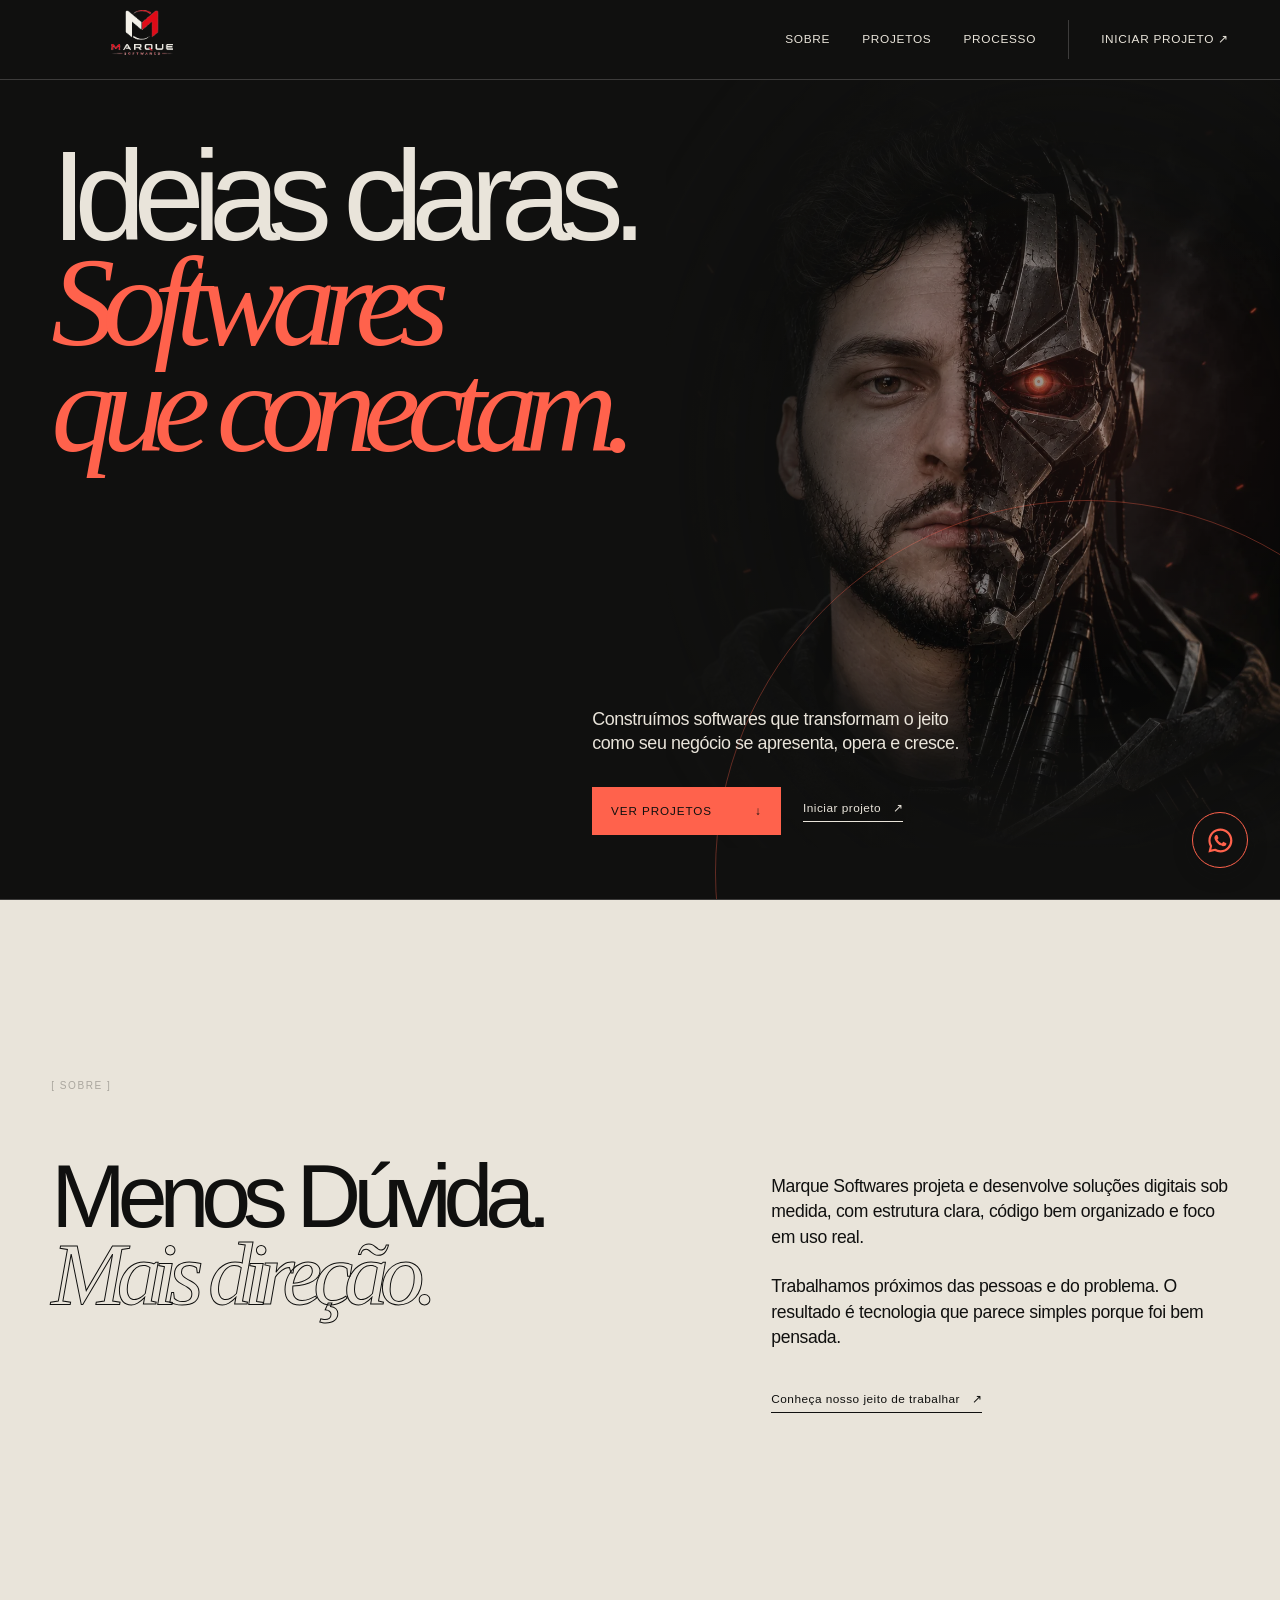
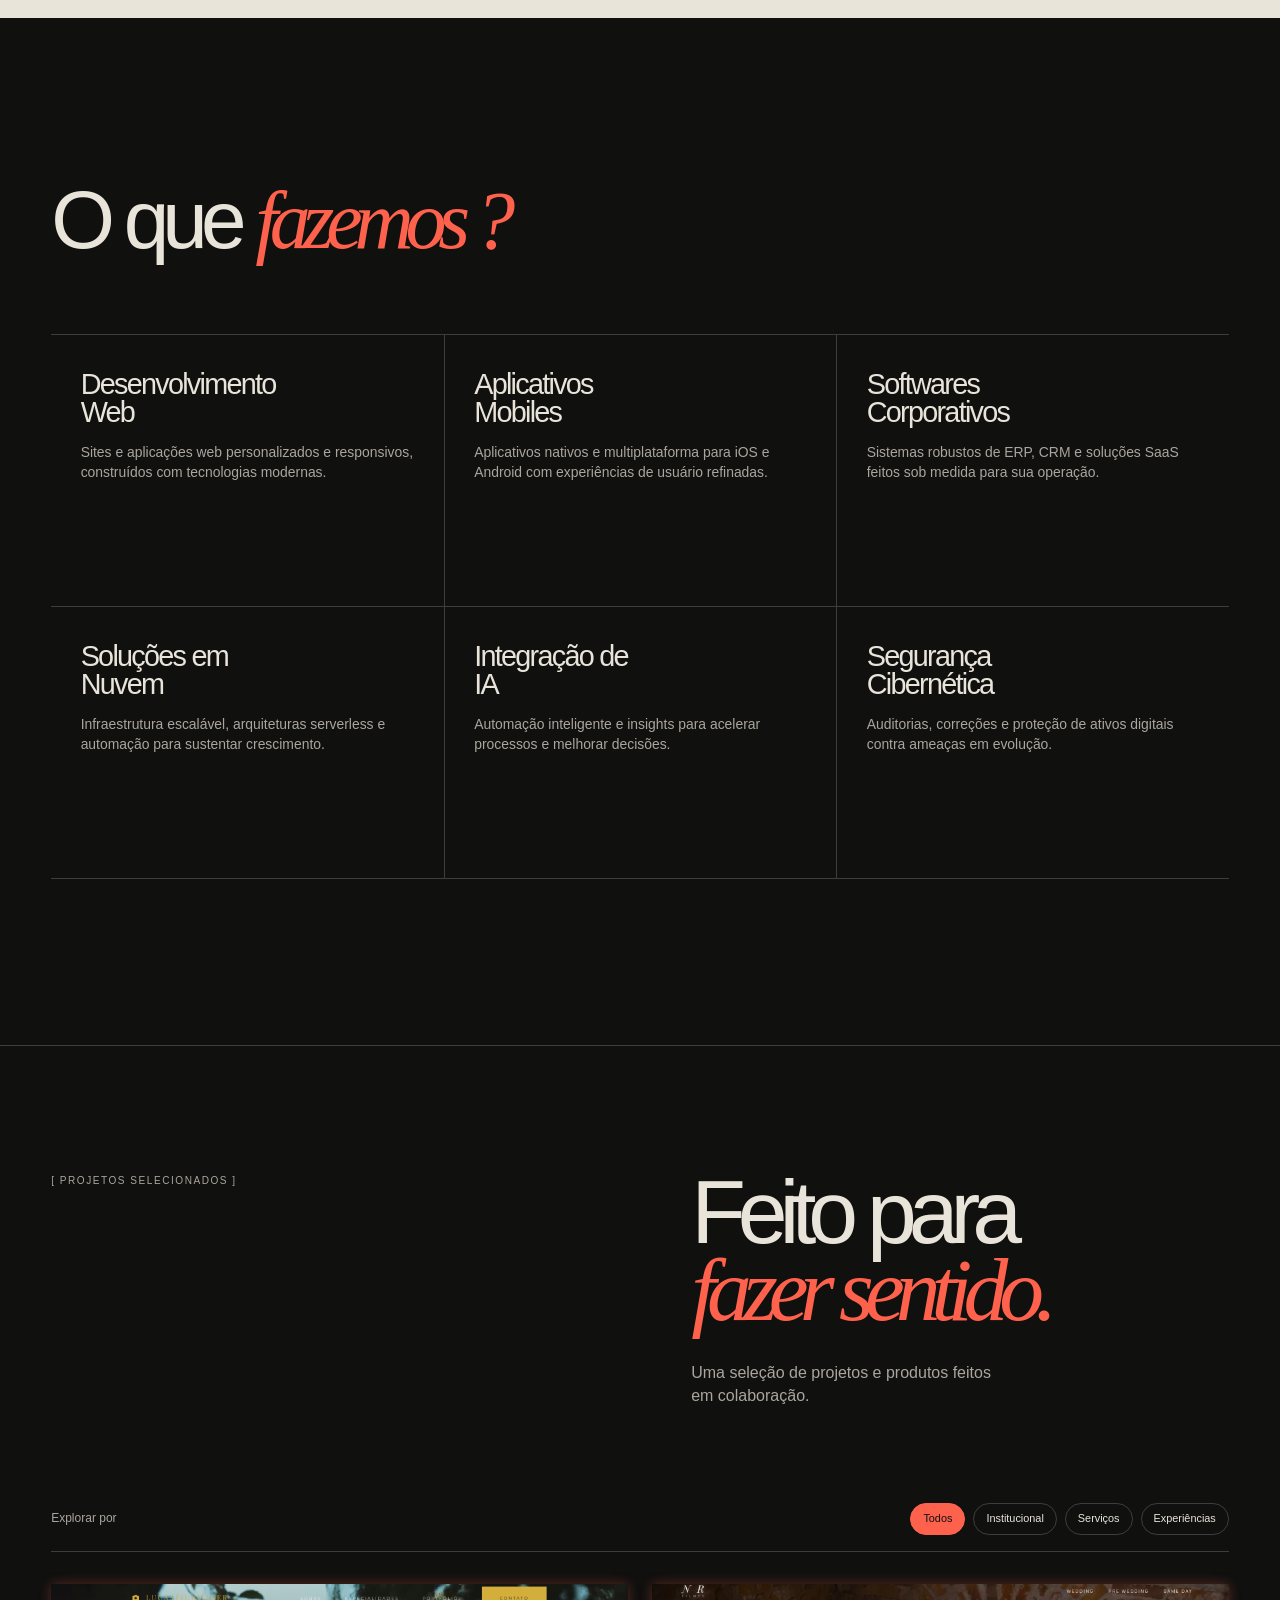
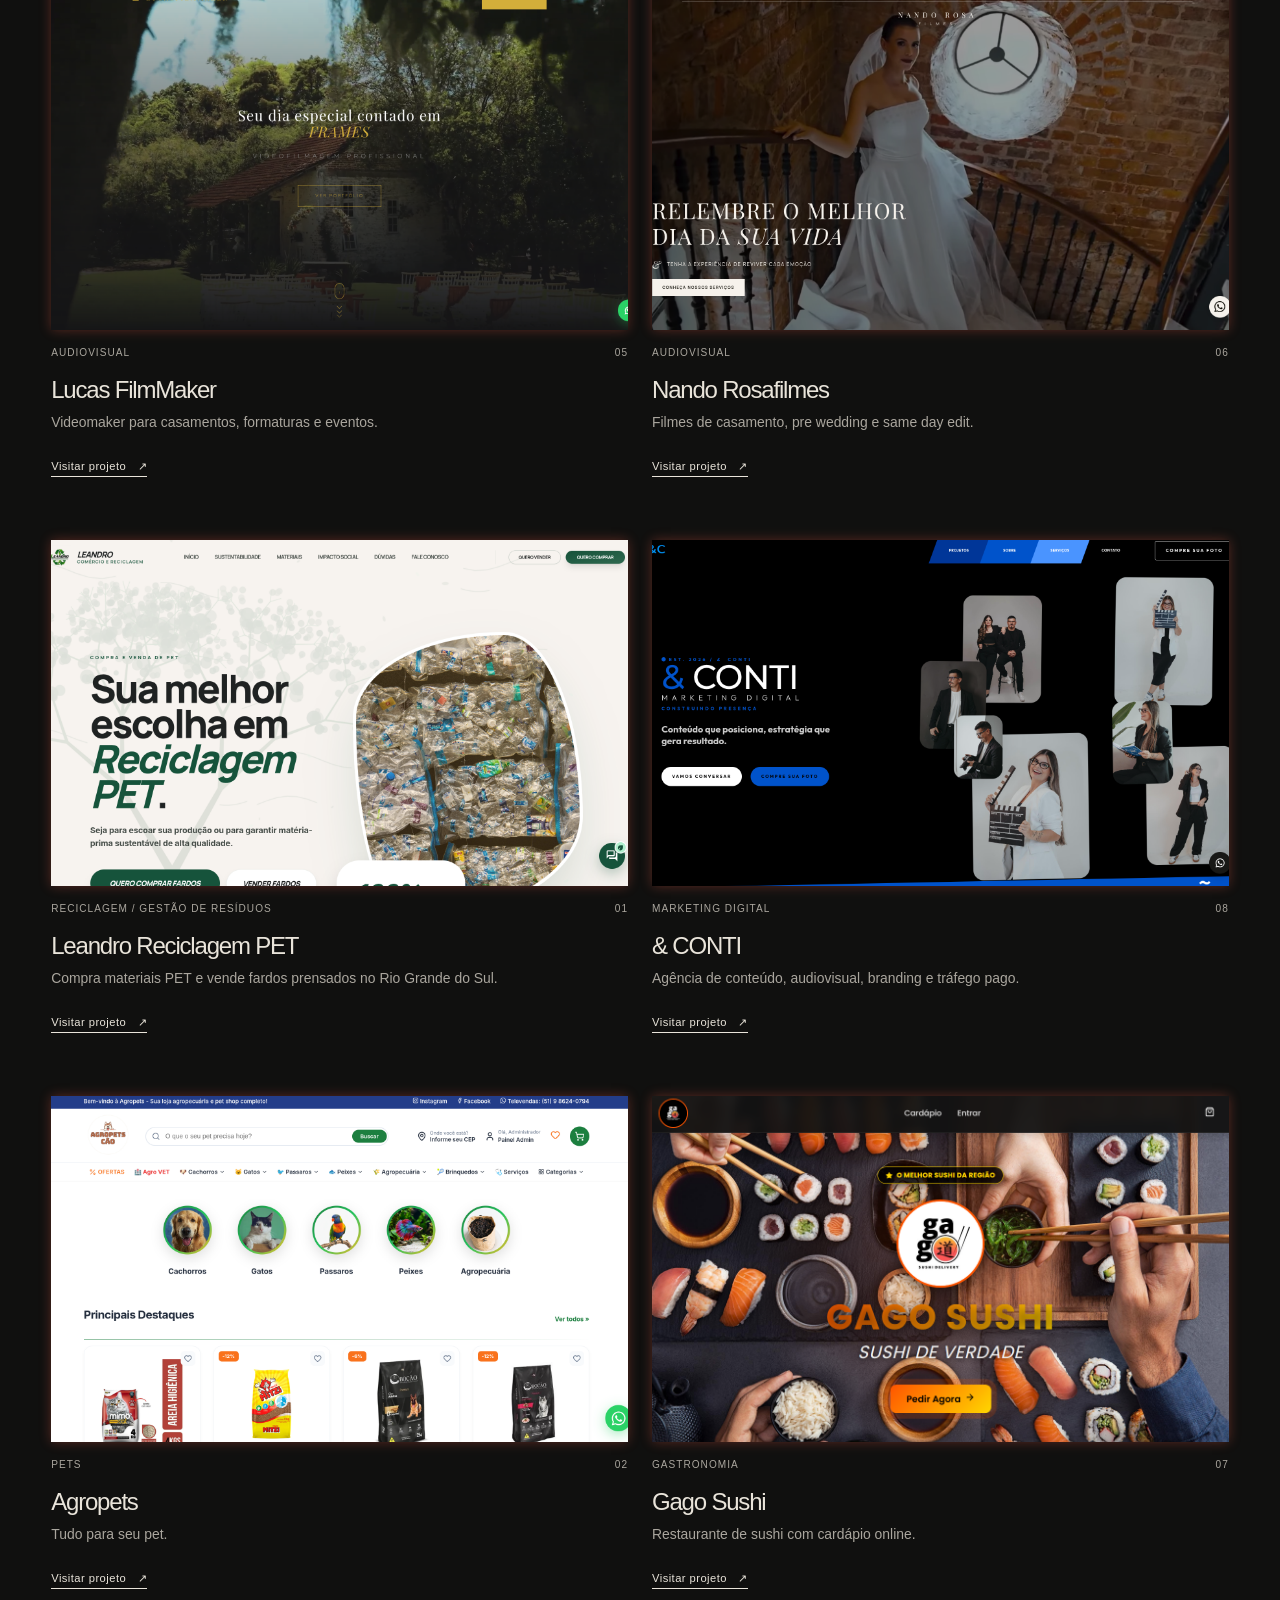
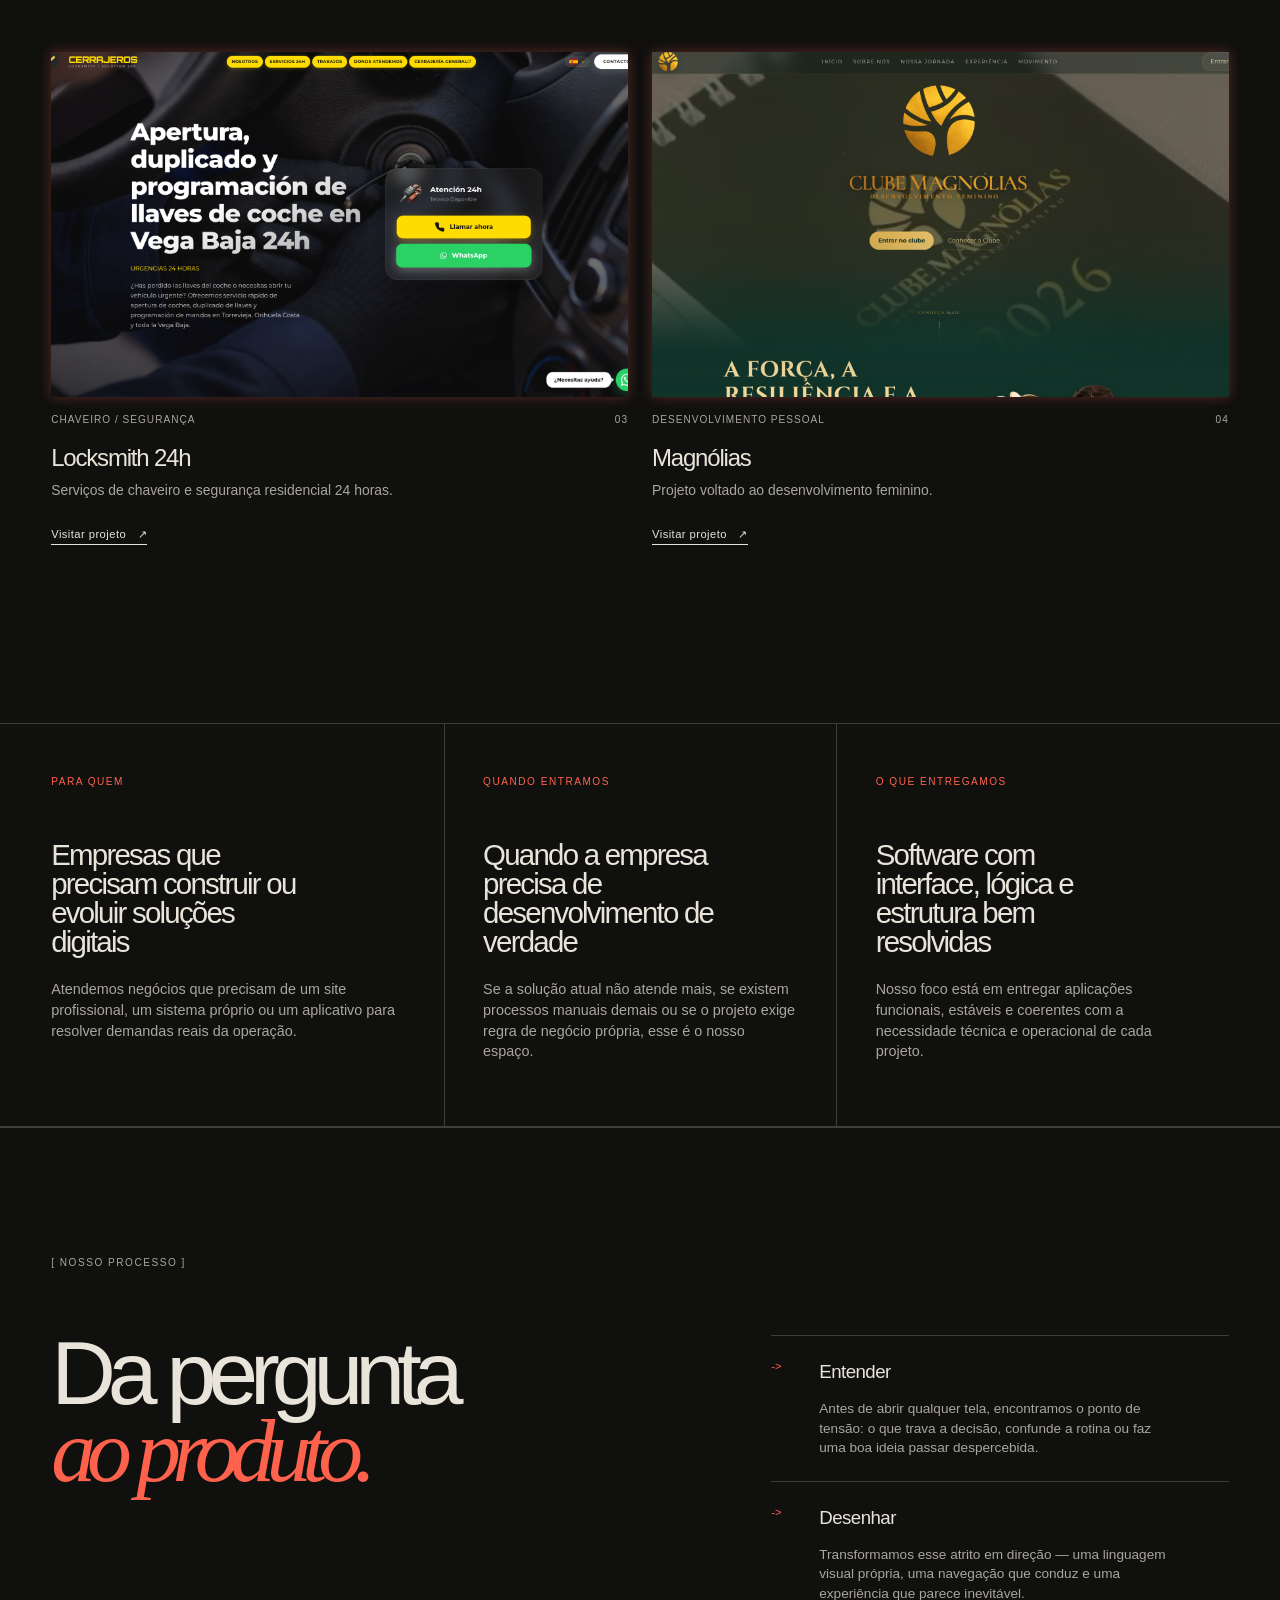
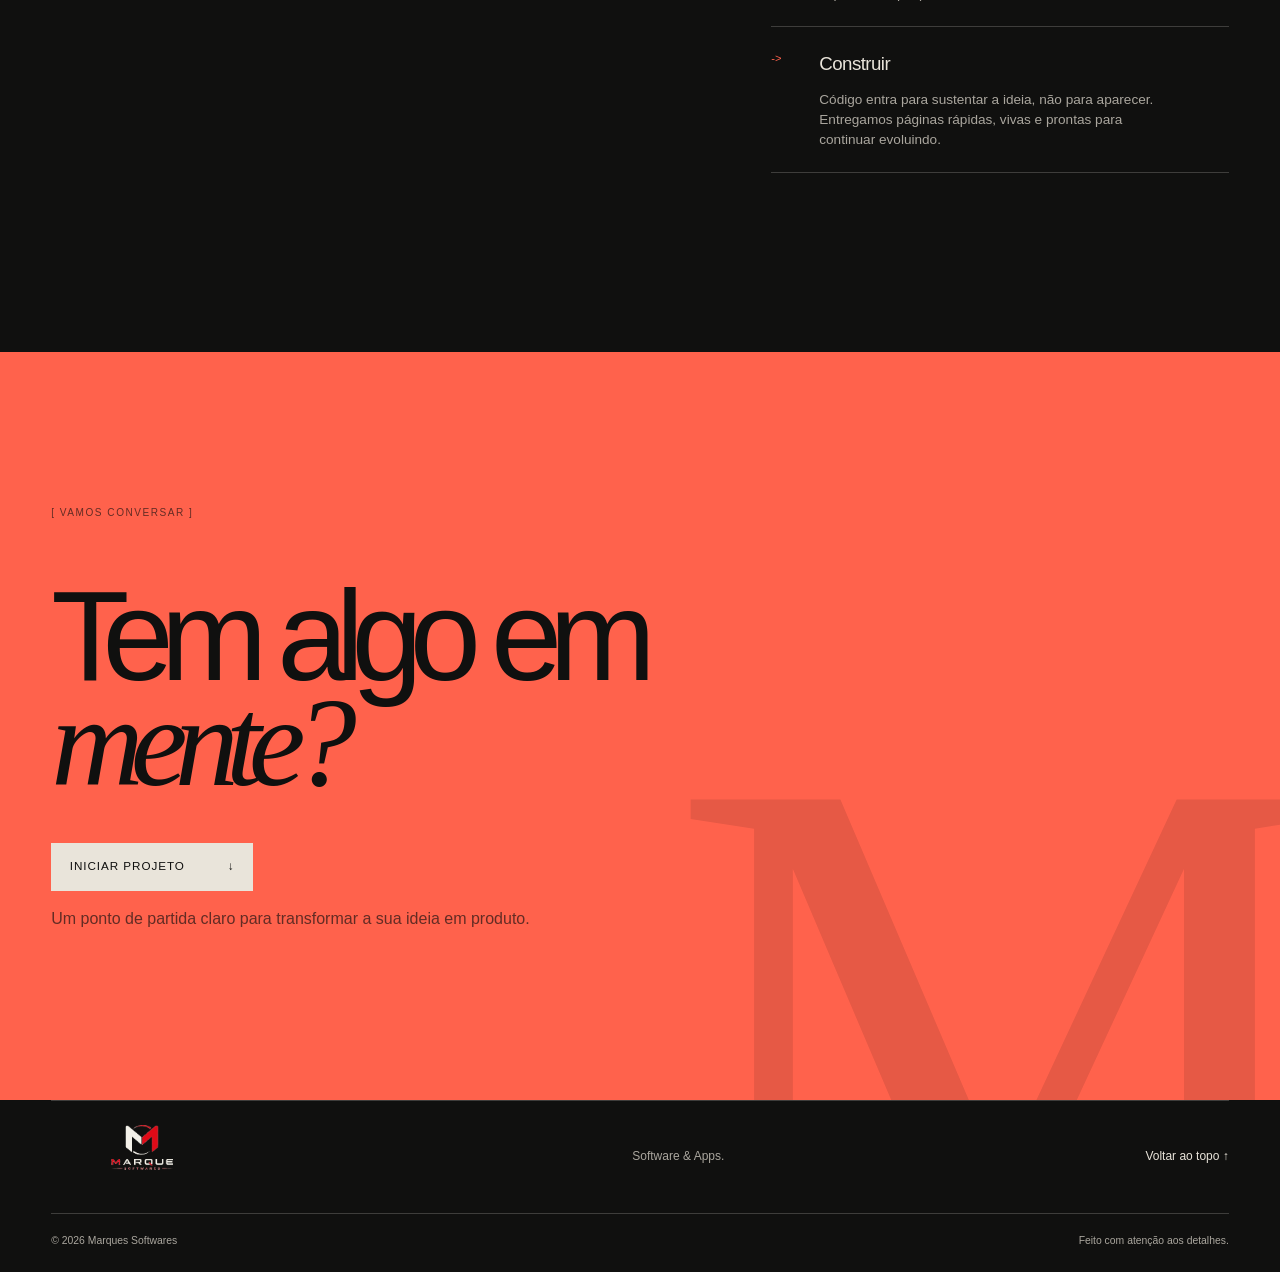
==== portifolio-main/index.html @ 0a92314c "Add files via upload" ====
<!doctype html>
<html lang="pt-BR">
  <head>
    <meta charset="utf-8" />
    <meta name="viewport" content="width=device-width, initial-scale=1" />
    <meta
      name="description"
      content="Marques Softwares — software que conecta estratégia, design e tecnologia para produtos digitais claros e eficientes."
    />
    <title>Marques Softwares — Sistemas e Apps</title>
    <link rel="stylesheet" href="style.css" />
  </head>
  <body>
    <a class="skip-link" href="#conteudo">Pular para o conteúdo</a>
    <header class="site-header" id="topo">
      <div class="header-inner">
        <a class="brand" href="#topo" aria-label="Marques Softwares, início"
          ><img class="brand-logo" src="assets/marques-logo.webp" alt="Marques Softwares" /></a
        >
        <button
          class="menu-toggle"
          type="button"
          aria-expanded="false"
          aria-controls="main-nav"
        >
          <span class="sr-only">Abrir menu</span><i></i><i></i>
        </button>
        <nav class="main-nav" id="main-nav" aria-label="Navegação principal">
          <a href="#sobre"><span class="nav-link-label">Sobre</span></a><a href="#projetos"><span class="nav-link-label">Projetos</span></a
          ><a href="#processo"><span class="nav-link-label">Processo</span></a
          ><a class="nav-cta" href="https://wa.me/5551993091925"
            ><span class="nav-link-label">Iniciar projeto</span> <span aria-hidden="true">↗</span></a
          >
        </nav>
      </div>
    </header>

    <main id="conteudo">
      <section class="hero section-grid" aria-labelledby="hero-title">
        <div class="hero-portrait" aria-hidden="true">
          <img src="assets/hero-cyborg.webp" alt="" />
        </div>
        <div class="hero-copy reveal">
          <h1 id="hero-title">
            Ideias claras.<br /><em>Softwares<br />que conectam.</em>
          </h1>
        </div>
        <div class="hero-aside reveal">
          <p>
            Construímos softwares que transformam o jeito como seu
            negócio se apresenta, opera e cresce.
          </p>
          <div class="hero-actions">
            <a class="button button-coral" href="#projetos"
              >Ver projetos <span>↓</span></a
            ><a class="text-link" href="https://wa.me/5551993091925"
              >Iniciar projeto <span>↗</span></a
            >
          </div>
        </div>
        <div class="hero-foot">
          <span class="hero-scroll-label">Scroll para explorar</span>
          <span class="scroll-indicator" aria-hidden="true"><span></span></span>
        </div>
      </section>

      <section
        class="about section-shell"
        id="sobre"
        aria-labelledby="about-title"
      >
        <div class="section-kicker">[ Sobre ]</div>
        <div class="about-content">
          <h2 id="about-title">
            Menos Dúvida.<br /><span>Mais direção.</span>
          </h2>
          <div class="about-text">
            <p>
              Marque Softwares projeta e desenvolve soluções digitais sob
              medida, com estrutura clara, código bem organizado e foco em uso
              real.
            </p>
            <p>
              Trabalhamos próximos das pessoas e do problema. O resultado é
              tecnologia que parece simples porque foi bem pensada.
            </p>
            <a class="text-link" href="#iniciar"
              >Conheça nosso jeito de trabalhar <span>↗</span></a
            >
          </div>
        </div>
      </section>

      <section class="services section-shell" id="servicos" aria-labelledby="servicos-titulo">
        <div class="services-heading">
          <h2 id="servicos-titulo">O que <span>fazemos ?</span></h2>
        </div>
        <ol class="services-grid">
          <li class="service-item reveal">
            <h3>Desenvolvimento Web</h3>
            <p>Sites e aplicações web personalizados e responsivos, construídos com tecnologias modernas.</p>
          </li>
          <li class="service-item reveal">
            <h3>Aplicativos Mobiles</h3>
            <p>Aplicativos nativos e multiplataforma para iOS e Android com experiências de usuário refinadas.</p>
          </li>
          <li class="service-item reveal">
            <h3>Softwares Corporativos</h3>
            <p>Sistemas robustos de ERP, CRM e soluções SaaS feitos sob medida para sua operação.</p>
          </li>
          <li class="service-item reveal">
            <h3>Soluções em Nuvem</h3>
            <p>Infraestrutura escalável, arquiteturas serverless e automação para sustentar crescimento.</p>
          </li>
          <li class="service-item reveal">
            <h3>Integração de IA</h3>
            <p>Automação inteligente e insights para acelerar processos e melhorar decisões.</p>
          </li>
          <li class="service-item reveal">
            <h3>Segurança Cibernética</h3>
            <p>Auditorias, correções e proteção de ativos digitais contra ameaças em evolução.</p>
          </li>
        </ol>
      </section>

      <section
        class="work section-shell"
        id="projetos"
        aria-labelledby="work-title"
      >
        <div class="work-heading">
          <div class="section-kicker">[ Projetos selecionados ]</div>
          <div>
            <h2 id="work-title">Feito para<br /><span>fazer sentido.</span></h2>
            <p>
              Uma seleção de projetos e produtos feitos em
              colaboração.
            </p>
          </div>
        </div>
        <div class="filter-bar" role="group" aria-label="Filtrar projetos">
          <span>Explorar por</span
          ><button
            class="filter active"
            type="button"
            data-filter="Todos"
            aria-pressed="true"
          >
            Todos</button
          ><button
            class="filter"
            type="button"
            data-filter="Institucional"
            aria-pressed="false"
          >
            Institucional</button
          ><button
            class="filter"
            type="button"
            data-filter="Serviços"
            aria-pressed="false"
          >
            Serviços</button
          ><button
            class="filter"
            type="button"
            data-filter="Experiências"
            aria-pressed="false"
          >
            Experiências
          </button>
        </div>
        <p class="sr-only" id="filter-status" aria-live="polite"></p>
        <div class="project-grid">
          <article class="project-card reveal" data-category="Experiências">
            <a class="project-visual visual-5" href="https://www.lucasfilmmakeer.com.br/" target="_blank" rel="noopener noreferrer" aria-label="Visitar o projeto Lucas FilmMaker">
              <img
                src="assets/portfolio/lucas-filmmaker.png"
                alt="Captura do site Lucas FilmMaker"
                loading="lazy"
              />
            </a>
            <div class="project-meta">
              <span>Audiovisual</span><span>05</span>
            </div>
            <h3>Lucas FilmMaker</h3>
            <p>Videomaker para casamentos, formaturas e eventos.</p>
            <a
              class="card-link"
              href="https://www.lucasfilmmakeer.com.br/"
              target="_blank"
              rel="noopener noreferrer"
              >Visitar projeto <span>↗</span></a
            >
          </article>
          <article class="project-card reveal" data-category="Experiências">
            <a class="project-visual visual-6" href="https://nandorosafilme.netlify.app" target="_blank" rel="noopener noreferrer" aria-label="Visitar o projeto Nando Rosafilmes">
              <img
                src="assets/portfolio/nando-rosafilmes.png"
                alt="Captura do site Nando Rosafilmes"
                loading="lazy"
              />
            </a>
            <div class="project-meta">
              <span>Audiovisual</span><span>06</span>
            </div>
            <h3>Nando Rosafilmes</h3>
            <p>Filmes de casamento, pre wedding e same day edit.</p>
            <a
              class="card-link"
              href="https://www.nandorosafilme.netlify.app/"
              target="_blank"
              rel="noopener noreferrer"
              >Visitar projeto <span>↗</span></a
            >
          </article>
          <article class="project-card reveal" data-category="Serviços">
            <a class="project-visual visual-1" href="https://www.leandrorecicle.com.br/" target="_blank" rel="noopener noreferrer" aria-label="Visitar o projeto Leandro Reciclagem PET">
              <img
                src="assets/portfolio/leandro-reciclagem-pet.png"
                alt="Captura do site Leandro Reciclagem PET"
                loading="lazy"
              />
            </a>
            <div class="project-meta">
              <span>Reciclagem / gestão de resíduos</span><span>01</span>
            </div>
            <h3>Leandro Reciclagem PET</h3>
            <p>
              Compra materiais PET e vende fardos prensados no Rio Grande do
              Sul.
            </p>
            <a
              class="card-link"
              href="https://www.leandrorecicle.com.br/"
              target="_blank"
              rel="noopener noreferrer"
              >Visitar projeto <span>↗</span></a
            >
          </article>
          <article class="project-card reveal" data-category="Institucional">
            <a class="project-visual visual-8" href="https://www.econticomigo.com.br/" target="_blank" rel="noopener noreferrer" aria-label="Visitar o projeto &amp; CONTI">
              <img
                src="assets/portfolio/e-conti.png"
                alt="Captura do site &amp; CONTI"
                loading="lazy"
              />
            </a>
            <div class="project-meta">
              <span>Marketing digital</span><span>08</span>
            </div>
            <h3>&amp; CONTI</h3>
            <p>Agência de conteúdo, audiovisual, branding e tráfego pago.</p>
            <a
              class="card-link"
              href="https://www.econticomigo.com.br/"
              target="_blank"
              rel="noopener noreferrer"
              >Visitar projeto <span>↗</span></a
            >
          </article>
          <article class="project-card reveal" data-category="Serviços">
            <a class="project-visual visual-2" href="https://www.agropetscao.com.br/" target="_blank" rel="noopener noreferrer" aria-label="Visitar o projeto Agropets">
              <img
                src="assets/portfolio/agropets.png"
                alt="Captura do site Agropets"
                loading="lazy"
              />
            </a>
            <div class="project-meta"><span>Pets</span><span>02</span></div>
            <h3>Agropets</h3>
            <p>Tudo para seu pet.</p>
            <a
              class="card-link"
              href="https://www.agropetscao.com.br/"
              target="_blank"
              rel="noopener noreferrer"
              >Visitar projeto <span>↗</span></a
            >
          </article>
          <article class="project-card reveal" data-category="Experiências">
            <a class="project-visual visual-7" href="https://www.gagosushi.vercel.app/" target="_blank" rel="noopener noreferrer" aria-label="Visitar o projeto Gago Sushi">
              <img
                src="assets/portfolio/gago-sushi.png"
                alt="Captura do site Gago Sushi"
                loading="lazy"
              />
            </a>
            <div class="project-meta">
              <span>Gastronomia</span><span>07</span>
            </div>
            <h3>Gago Sushi</h3>
            <p>Restaurante de sushi com cardápio online.</p>
            <a
              class="card-link"
              href="https://www.gagosushi.vercel.app/"
              target="_blank"
              rel="noopener noreferrer"
              >Visitar projeto <span>↗</span></a
            >
          </article>
          <article class="project-card reveal" data-category="Serviços">
            <a class="project-visual visual-3" href="https://www.cerrajerosllavesdecoches24h.es/" target="_blank" rel="noopener noreferrer" aria-label="Visitar o projeto Locksmith 24h">
              <img
                src="assets/portfolio/locksmith-24h.png"
                alt="Captura do site Locksmith 24h"
                loading="lazy"
              />
            </a>
            <div class="project-meta">
              <span>Chaveiro / segurança</span><span>03</span>
            </div>
            <h3>Locksmith 24h</h3>
            <p>Serviços de chaveiro e segurança residencial 24 horas.</p>
            <a
              class="card-link"
              href="https://www.cerrajerosllavesdecoches24h.es/"
              target="_blank"
              rel="noopener noreferrer"
              >Visitar projeto <span>↗</span></a
            >
          </article>
          <article class="project-card reveal" data-category="Institucional">
            <a class="project-visual visual-4" href="https://www.magnoliasdesenvolvimento.com.br/" target="_blank" rel="noopener noreferrer" aria-label="Visitar o projeto Magnólias">
              <img
                src="assets/portfolio/magnolias.png"
                alt="Captura do site Magnólias"
                loading="lazy"
              />
            </a>
            <div class="project-meta">
              <span>Desenvolvimento pessoal</span><span>04</span>
            </div>
            <h3>Magnólias</h3>
            <p>Projeto voltado ao desenvolvimento feminino.</p>
            <a
              class="card-link"
              href="https://www.magnoliasdesenvolvimento.com.br/"
              target="_blank"
              rel="noopener noreferrer"
              >Visitar projeto <span>↗</span></a
            >
          </article>
        </div>
      </section>

      <section class="positioning" aria-label="Posicionamento da Marques Softwares">
        <article class="positioning-item reveal">
          <p class="positioning-kicker">Para quem</p>
          <h2>Empresas que precisam construir ou evoluir soluções digitais</h2>
          <p>Atendemos negócios que precisam de um site profissional, um sistema próprio ou um aplicativo para resolver demandas reais da operação.</p>
        </article>
        <article class="positioning-item reveal">
          <p class="positioning-kicker">Quando entramos</p>
          <h2>Quando a empresa precisa de desenvolvimento de verdade</h2>
          <p>Se a solução atual não atende mais, se existem processos manuais demais ou se o projeto exige regra de negócio própria, esse é o nosso espaço.</p>
        </article>
        <article class="positioning-item reveal">
          <p class="positioning-kicker">O que entregamos</p>
          <h2>Software com interface, lógica e estrutura bem resolvidas</h2>
          <p>Nosso foco está em entregar aplicações funcionais, estáveis e coerentes com a necessidade técnica e operacional de cada projeto.</p>
        </article>
      </section>

      <section
        class="process section-shell"
        id="processo"
        aria-labelledby="process-title"
      >
        <div class="section-kicker">[ Nosso processo ]</div>
        <div class="process-main">
          <h2 id="process-title">Da pergunta<br /><span>ao produto.</span></h2>
          <div class="steps">
            <div class="step">
              <span>-></span>
              <h3>Entender</h3>
              <p>
                Antes de abrir qualquer tela, encontramos o ponto de tensão: o
                que trava a decisão, confunde a rotina ou faz uma boa ideia
                passar despercebida.
              </p>
            </div>
            <div class="step">
              <span>-></span>
              <h3>Desenhar</h3>
              <p>
                Transformamos esse atrito em direção — uma linguagem visual
                própria, uma navegação que conduz e uma experiência que parece
                inevitável.
              </p>
            </div>
            <div class="step">
              <span>-></span>
              <h3>Construir</h3>
              <p>
                Código entra para sustentar a ideia, não para aparecer.
                Entregamos páginas rápidas, vivas e prontas para continuar
                evoluindo.
              </p>
            </div>
          </div>
        </div>
      </section>

      <section class="final-cta" id="iniciar" aria-labelledby="cta-title">
        <div class="section-kicker">[ Vamos conversar ]</div>
        <h2 id="cta-title">Tem algo em<br /><em>mente?</em></h2>
        <a class="button button-light" href="https://wa.me/5551993091925"
          >Iniciar projeto <span>↓</span></a
        >
        <p>
          Um ponto de partida claro para transformar a sua ideia em produto.
        </p>
      </section>
    </main>
    <footer class="site-footer">
      <div class="footer-top">
        <a class="brand" href="#topo"
          ><img class="brand-logo" src="assets/marques-logo.webp" alt="Marques Softwares" /></a
        ><span>Software & Apps.</span
        ><a class="back-top" href="#topo">Voltar ao topo ↑</a>
      </div>
      <div class="footer-bottom">
        <span>© <span id="year"></span> Marques Softwares</span
        ><span>Feito com atenção aos detalhes.</span>
      </div>
    </footer>
    <a
      class="whatsapp-button"
      href="https://wa.me/5551993091925"
      aria-label="Falar com a Marques Softwares pelo WhatsApp"
    >
      <svg viewBox="0 0 48 48" aria-hidden="true" focusable="false">
        <path d="M24 4C12.95 4 4 12.95 4 24c0 3.51.91 6.81 2.49 9.68L4 44l10.57-2.45A19.92 19.92 0 0 0 24 44c11.05 0 20-8.95 20-20S35.05 4 24 4Zm0 36.38a16.3 16.3 0 0 1-8.3-2.27l-.6-.36-6.27 1.45 1.53-6.1-.39-.63A16.28 16.28 0 1 1 24 40.38Zm8.93-12.22c-.49-.25-2.91-1.43-3.36-1.59-.45-.16-.78-.24-1.1.25-.33.49-1.27 1.58-1.56 1.91-.29.32-.58.37-1.07.12a13.35 13.35 0 0 1-3.93-2.42 14.78 14.78 0 0 1-2.72-3.39c-.29-.49-.03-.75.22-.99.22-.21.49-.54.73-.81.25-.28.33-.49.49-.82.16-.32.08-.61-.04-.86-.12-.24-1.1-2.65-1.51-3.63-.4-.96-.8-.83-1.1-.85l-.94-.02c-.33 0-.86.12-1.31.61-.45.49-1.72 1.68-1.72 4.09s1.76 4.75 2.01 5.08c.25.32 3.47 5.29 8.4 7.42 1.17.5 2.08.8 2.79 1.03 1.17.37 2.24.32 3.08.19.94-.14 2.91-1.19 3.32-2.34.41-1.15.41-2.14.29-2.34-.12-.2-.45-.32-.94-.57Z" />
      </svg>
    </a>
    <script src="script.js"></script>
  </body>
</html>
---- portifolio-main/style.css ----
:root{--ink:#10100f;--paper:#e9e4da;--bone:#f5f1e9;--coral:#ff624c;--line:rgba(245,241,233,.2);--muted:#aaa69e;--pad:clamp(1.25rem,4vw,4.5rem);--display:clamp(3.8rem,10vw,10.5rem)}
*{box-sizing:border-box}html{scroll-behavior:smooth}body{margin:0;background:var(--ink);color:var(--paper);font-family:Arial,Helvetica,sans-serif;line-height:1.45}a{color:inherit;text-decoration:none}button{font:inherit}.sr-only{position:absolute;width:1px;height:1px;padding:0;margin:-1px;overflow:hidden;clip:rect(0,0,0,0);white-space:nowrap;border:0}.skip-link{position:fixed;z-index:30;top:-5rem;left:1rem;background:var(--coral);color:var(--ink);padding:.7rem 1rem}.skip-link:focus{top:1rem}:focus-visible{outline:2px solid var(--coral);outline-offset:4px}
.site-header{position:fixed;z-index:10;top:0;width:100%;transition:background .3s,border-color .3s}.site-header.scrolled{background:rgba(16,16,15,.94);backdrop-filter:blur(12px)}.header-inner{height:5rem;display:flex;align-items:center;justify-content:space-between;padding:0 var(--pad);border-bottom:1px solid var(--line)}.brand{display:inline-flex;align-items:center;flex:0 0 auto}.brand-logo{display:block;width:clamp(7rem,14vw,10rem);height:4rem;object-fit:contain}.site-header .brand-logo{transform:translateY(.125rem)}.main-nav{display:flex;align-items:center;gap:2rem;font-size:.74rem;letter-spacing:.06em;text-transform:uppercase}.main-nav a:not(.nav-cta),.back-top{transition:color .2s}.main-nav a:not(.nav-cta):hover,.back-top:hover{color:var(--coral)}.main-nav .nav-link-label{position:relative;display:inline-block}.main-nav .nav-link-label::after{content:"";position:absolute;right:0;bottom:-.35rem;left:0;height:1px;background:var(--coral);transform:scaleX(0);transform-origin:right;transition:transform .25s ease}.main-nav a:hover .nav-link-label::after,.main-nav a:focus-visible .nav-link-label::after{transform:scaleX(1);transform-origin:left}.nav-cta{padding:.7rem 0 .7rem 2rem;border-left:1px solid var(--line)}.menu-toggle{display:none;color:inherit;background:none;border:0}.section-grid,.section-shell{padding-left:var(--pad);padding-right:var(--pad)}
.hero{position:relative;isolation:isolate;min-height:100svh;padding-top:9rem;padding-bottom:2rem;display:grid;grid-template-columns:1fr 1.25fr;grid-template-rows:auto 1fr auto;gap:2rem;border-bottom:1px solid var(--line);overflow:hidden;}.hero::after{content:"";position:absolute;z-index:-1;right:-14vw;bottom:-27vw;width:58vw;height:58vw;border:1px solid rgba(255,98,76,.35);border-radius:50%}.section-kicker{font-size:.63rem;letter-spacing:.15em;text-transform:uppercase}.hero-copy{grid-column:1/-1;align-self:center;z-index:1}.hero h1{font-size:var(--display);line-height:.82;letter-spacing:-.095em;font-weight:500;margin:0;max-width:10.5ch}.hero h1 em,h2 span{font-family:Georgia,serif;font-style:italic;font-weight:400;color:var(--coral);letter-spacing:-.1em}.hero-aside{grid-column:2;z-index:1;max-width:25rem;align-self:end}.hero-aside p{font-size:clamp(1rem,1.4vw,1.2rem);line-height:1.32;margin:0 0 2rem;letter-spacing:-.025em}.hero-actions{display:flex;align-items:center;gap:1.4rem}.button{display:inline-flex;align-items:center;justify-content:space-between;gap:2.2rem;padding:.9rem 1.1rem;border:1px solid currentColor;font-size:.73rem;letter-spacing:.08em;text-transform:uppercase;transition:background .2s,color .2s,transform .2s}.button:hover,.button:focus-visible{transform:translateY(-3px)}.button-coral{background:var(--coral);border-color:var(--coral);color:var(--ink)}.button-coral:hover,.button-coral:focus-visible{background:transparent;color:var(--coral)}.button-light{background:var(--paper);color:var(--ink);border-color:var(--paper)}.button-light:hover,.button-light:focus-visible{background:transparent;color:var(--paper)}.text-link,.card-link{border-bottom:1px solid currentColor;padding-bottom:.25rem;font-size:.74rem;letter-spacing:.04em}.text-link span,.card-link span,.button span{display:inline-block;margin-left:.5rem;transition:transform .2s}.text-link:hover span,.card-link:hover span,.button:hover span{transform:translate(3px,-3px)}.hero-foot{grid-column:1/-1;z-index:1;display:flex;justify-content:space-between;font-size:.61rem;text-transform:uppercase;letter-spacing:.12em;color:var(--muted)}.hero-foot b{color:var(--coral);font-size:1rem;margin-left:.4rem}
.positioning{display:grid;grid-template-columns:repeat(3,1fr);border-top:1px solid var(--line);border-bottom:1px solid var(--line);padding:0 var(--pad)}.positioning-item{min-width:0;padding:clamp(2rem,4vw,4rem) clamp(1.25rem,3vw,3.5rem) clamp(2.5rem,5vw,5rem) 0;transition:background-color .3s ease,color .3s ease}.positioning-item+.positioning-item{border-left:1px solid var(--line);padding-left:clamp(1.25rem,3vw,3.5rem)}.positioning-kicker{margin:0 0 clamp(2rem,4vw,4rem);font-size:.63rem;letter-spacing:.15em;text-transform:uppercase;color:var(--coral);transition:color .3s ease}.positioning-item h2{max-width:15ch;margin:0;font-size:clamp(1.45rem,2.3vw,2.5rem);line-height:.98;letter-spacing:-.06em;font-weight:500}.positioning-item>p:last-child{max-width:30rem;margin:1.4rem 0 0;color:var(--muted);font-size:.9rem;line-height:1.45;transition:color .3s ease}.positioning-item:hover,.positioning-item:focus-within{background:var(--coral);color:var(--ink)}.positioning-item:hover .positioning-kicker,.positioning-item:focus-within .positioning-kicker,.positioning-item:hover>p:last-child,.positioning-item:focus-within>p:last-child{color:rgba(16,16,15,.78)}.about{padding-top:clamp(7rem,14vw,13rem);padding-bottom:clamp(8rem,16vw,15rem);background:var(--paper);color:var(--ink)}.section-kicker{color:var(--muted)}.about-content{display:grid;grid-template-columns:1.35fr 1fr;gap:8vw;margin-top:4rem}.about h2,.work h2,.process h2{font-size:clamp(3.3rem,7vw,7rem);line-height:.86;letter-spacing:-.09em;font-weight:500;margin:0}.about h2 span{color:transparent;-webkit-text-stroke:1px var(--ink)}.about-text{max-width:29rem;padding-top:1rem}.about-text p{font-size:1.1rem;letter-spacing:-.02em;margin:0 0 1.5rem}.about-text .text-link{display:inline-block;margin-top:1rem}
.services{padding-top:clamp(7rem,13vw,12rem);padding-bottom:clamp(7rem,13vw,12rem);border-bottom:1px solid var(--line)}.services-heading{display:grid;grid-template-columns:1.35fr 1fr;gap:8vw}.services-heading h2{max-width:12ch;margin:0;font-size:clamp(3rem,6.4vw,6.3rem);line-height:.88;letter-spacing:-.085em;font-weight:500}.services-heading p{max-width:29rem;margin:2rem 0 0;color:var(--muted);font-size:1.04rem;letter-spacing:-.02em}.services-grid{display:grid;grid-template-columns:repeat(3,1fr);gap:0;margin:clamp(4rem,8vw,7rem) 0 0;padding:0;list-style:none;border-top:1px solid var(--line)}.service-item{position:relative;min-width:0;min-height:17rem;padding:1.25rem clamp(1rem,2.3vw,2.5rem) 2rem;border-bottom:1px solid var(--line);transition:background-color .3s ease,color .3s ease}.service-item:not(:nth-child(3n + 1)){border-left:1px solid var(--line)}.service-item h3{max-width:11ch;margin:1rem 0 1rem;font-size:clamp(1.45rem,2.25vw,2.3rem);line-height:.96;letter-spacing:-.06em;font-weight:500}.service-item p{max-width:22rem;margin:0;color:var(--muted);font-size:.87rem;transition:color .3s ease}.service-item:hover,.service-item:focus-within{background:var(--coral);color:var(--ink)}.service-item:hover p,.service-item:focus-within p{color:rgba(16,16,15,.78)}.service-item::after{content:"";position:absolute;right:1.25rem;bottom:1.35rem;width:.55rem;height:.55rem;background:var(--coral);transform:scale(0);transition:transform .25s ease,background-color .3s ease}.service-item:hover::after,.service-item:focus-within::after{background:var(--ink);transform:scale(1)}
.work{padding-top:clamp(5rem,10vw,9rem);padding-bottom:clamp(7rem,14vw,13rem)}.work-heading{display:grid;grid-template-columns:1.35fr 1fr;gap:8vw}.work-heading p{max-width:20rem;color:var(--muted);margin-top:2rem}.filter-bar{display:flex;align-items:center;gap:.5rem;margin:5rem 0 2rem;border-bottom:1px solid var(--line);padding-bottom:1rem;font-size:.75rem}.filter-bar>span{color:var(--muted);margin-right:auto}.filter{color:inherit;background:transparent;border:1px solid var(--line);padding:.45rem .75rem;cursor:pointer;font-size:.68rem;border-radius:2rem;transition:background .2s,color .2s}.filter:hover,.filter:focus-visible,.filter.active{background:var(--coral);color:var(--ink);border-color:var(--coral)}.project-grid{display:grid;grid-template-columns:repeat(2,1fr);gap:4rem 1.5rem}.project-card{min-width:0}.project-visual{--project-neon-angle:0deg;height:clamp(13rem,27vw,27rem);display:grid;place-items:center;border:0;border-radius:0;margin-bottom:1rem;padding:2px;overflow:hidden;background:linear-gradient(#292824,#292824) padding-box,conic-gradient(from var(--project-neon-angle),#ff624c,#ff3f5e,#ff9b84,#4f8cff,#ff4aa2,#ff624c) border-box;box-shadow:0 0 .7rem rgba(255,98,76,.3);animation:project-neon-orbit 7s linear infinite;cursor:pointer}.project-visual img{width:100%;height:100%;display:block;object-fit:cover;filter:none;transform:scale(1.025);transition:transform 1.8s cubic-bezier(.22,.61,.36,1)}.project-card:hover .project-visual img{transform:scale(1.055);filter:none}.project-meta{display:flex;justify-content:space-between;color:var(--muted);font-size:.63rem;text-transform:uppercase;letter-spacing:.1em}.project-card h3{font-size:1.5rem;letter-spacing:-.05em;margin:.8rem 0 .25rem;font-weight:500}.project-card p{font-size:.87rem;color:var(--muted);margin:0 0 1.3rem;max-width:34rem}.card-link{font-size:.7rem}.project-card.is-hidden{display:none}.screenshot-fallback{position:relative;background:linear-gradient(135deg,#2e2d29,#171716) padding-box,conic-gradient(from var(--project-neon-angle),#ff624c,#ff3f5e,#ff9b84,#4f8cff,#ff4aa2,#ff624c) border-box}.screenshot-fallback::after{content:"Captura indisponível";position:absolute;inset:auto 1rem 1rem;color:var(--ink);background:var(--coral);padding:.35rem .5rem;font-size:.58rem;letter-spacing:.1em;text-transform:uppercase}.screenshot-fallback::before{content:"MARQUES / ARQUIVO";color:var(--muted);font-size:.65rem;letter-spacing:.18em}.screenshot-fallback img{display:none}
.process{border-top:1px solid var(--line);padding-top:clamp(5rem,10vw,9rem);padding-bottom:clamp(7rem,14vw,13rem)}.process-main{display:grid;grid-template-columns:1.35fr 1fr;gap:8vw;margin-top:4rem}.steps{border-top:1px solid var(--line)}.step{display:grid;grid-template-columns:2.5rem 1fr;gap:.5rem;border-bottom:1px solid var(--line);padding:1.4rem 0;transition:background-color .3s ease,color .3s ease,box-shadow .3s ease}.step>span{font-size:.7rem;color:var(--coral);transition:color .3s ease,transform .3s ease}.step h3{margin:0;font-weight:500;letter-spacing:-.03em;transition:transform .3s ease}.step p{grid-column:2;margin:.35rem 0 0;color:var(--muted);font-size:.85rem;max-width:22rem;transition:color .3s ease,transform .3s ease}.step:hover,.step:focus-within{background:var(--coral);color:var(--ink);box-shadow:0 .6rem 1.4rem rgba(255,98,76,.18)}.step:hover>span,.step:focus-within>span,.step:hover p,.step:focus-within p{color:rgba(16,16,15,.78)}.step:hover>span,.step:focus-within>span{transform:translateX(.25rem)}.step:hover h3,.step:focus-within h3,.step:hover p,.step:focus-within p{transform:translateX(.35rem)}.final-cta{background:var(--coral);color:var(--ink);padding:clamp(5rem,12vw,11rem) var(--pad);position:relative;overflow:hidden}.final-cta::after{content:"M";position:absolute;right:-.08em;bottom:-.42em;font-family:Georgia,serif;font-size:min(59vw,54rem);line-height:1;color:rgba(16,16,15,.1)}.final-cta>*{position:relative;z-index:1}.final-cta .section-kicker,.final-cta p{color:rgba(16,16,15,.65)}.final-cta h2{font-size:var(--display);line-height:.82;letter-spacing:-.1em;font-weight:500;margin:4rem 0 3rem}.final-cta h2 em{font-family:Georgia,serif;font-weight:400}.site-footer{padding:0 var(--pad) 1.5rem}.footer-top{border-top:1px solid var(--line);display:flex;justify-content:space-between;align-items:center;padding:1.5rem 0;font-size:.75rem}.footer-top>span{color:var(--muted)}.footer-bottom{border-top:1px solid var(--line);padding-top:1.2rem;display:flex;justify-content:space-between;color:var(--muted);font-size:.65rem}
@media(max-width:700px){.header-inner{height:4.2rem}.menu-toggle{display:flex;flex-direction:column;gap:5px;padding:1rem 0 1rem 1rem}.menu-toggle i{display:block;width:1.4rem;height:1px;background:currentColor;transition:transform .2s}.main-nav{display:none;position:absolute;top:4.2rem;left:0;right:0;background:var(--ink);padding:1.5rem var(--pad);border-bottom:1px solid var(--line);flex-direction:column;align-items:flex-start;gap:1.3rem}.main-nav.open{display:flex}.nav-cta{border:0;padding:0}.hero{min-height:100svh;padding-top:8.5rem;grid-template-columns:1fr;gap:1.5rem}.hero-aside{grid-column:1;align-self:auto;max-width:20rem}.hero h1{font-size:clamp(3.5rem,16vw,6rem)}.positioning{grid-template-columns:1fr}.positioning-item{padding:2rem 0}.positioning-item+.positioning-item{border-top:1px solid var(--line);border-left:0;padding-left:0}.positioning-kicker{margin-bottom:1.5rem}.positioning-item h2{max-width:19ch}.about-content,.services-heading,.work-heading,.process-main{grid-template-columns:1fr;gap:3rem;margin-top:2.5rem}.about-text{padding:0}.services-heading h2{max-width:13ch}.services-heading p{margin-top:1.5rem}.services-grid{grid-template-columns:1fr;margin-top:3.5rem}.service-item{min-height:0;padding:1.2rem 0 2.1rem}.service-item:not(:nth-child(3n + 1)){border-left:0}.service-item h3{margin:1rem 0 .8rem;max-width:none}.service-item::after{right:0}.filter-bar{margin-top:3.5rem;overflow:auto;white-space:nowrap}.filter-bar>span{display:none}.project-grid{grid-template-columns:1fr;gap:3.5rem}.project-visual{height:16rem}.final-cta h2{margin-top:3rem}.footer-top,.footer-bottom{align-items:flex-start;gap:1rem;flex-wrap:wrap}.footer-top>span{order:3;width:100%}}
@media(prefers-reduced-motion:reduce){*,*::before,*::after{scroll-behavior:auto!important;transition-duration:.01ms!important;animation-duration:.01ms!important}.project-visual{animation:none!important}.reveal{opacity:1!important;transform:none!important}}.reveal{opacity:0;transform:translateY(18px);transition:opacity .7s ease,transform .7s ease}.reveal.visible{opacity:1;transform:none}

/* Camada decorativa do hero: funde o retrato ao fundo sem competir com o conteúdo. */
.hero-portrait{--cyborg-eye-x:60.6%;--cyborg-eye-y:39.3%;position:absolute;z-index:0;top:5rem;right:0;width:min(48vw,43rem);height:auto;aspect-ratio:1122 / 1402;overflow:hidden;pointer-events:none;opacity:.58;mix-blend-mode:lighten;-webkit-mask-image:radial-gradient(ellipse 78% 72% at 66% 50%,#000 45%,transparent 100%);mask-image:radial-gradient(ellipse 78% 72% at 66% 50%,#000 45%,transparent 100%)}.hero-portrait::after{content:"";position:absolute;inset:0;background:linear-gradient(90deg,var(--ink),transparent 42%),linear-gradient(0deg,var(--ink),transparent 24%,transparent 76%,var(--ink)),radial-gradient(circle at 70% 44%,rgba(255,98,76,.12),transparent 42%)}.hero-portrait img{display:block;width:100%;height:100%;object-fit:contain;object-position:center top}
@media(max-width:700px){.hero-portrait{top:4.2rem;right:auto;left:50%;width:min(100%,26rem);height:auto;transform:translateX(-50%);opacity:.45;-webkit-mask-image:radial-gradient(ellipse 76% 68% at 50% 46%,#000 42%,transparent 100%);mask-image:radial-gradient(ellipse 76% 68% at 50% 46%,#000 42%,transparent 100%)}.hero-portrait::after{background:linear-gradient(0deg,var(--ink),transparent 28%,transparent 68%,var(--ink)),linear-gradient(90deg,var(--ink),transparent 24%,transparent 76%,var(--ink))}}
@media(max-width:700px){.site-header .brand-logo{width:6.25rem;height:3.5rem}}
@property --project-neon-angle{syntax:"<angle>";inherits:false;initial-value:0deg}@keyframes project-neon-orbit{to{--project-neon-angle:360deg}}

/* Brilho decorativo alinhado ao olho mecânico, sob os fades do retrato. */
.hero-portrait img{position:relative;z-index:0}.hero-portrait::after{z-index:2;pointer-events:none}

/* Ajustes de composição do cabeçalho de projetos e da chamada de rolagem do hero. */
.work-heading{grid-template-columns:1fr 1fr}
.hero-foot{position:absolute;z-index:2;right:var(--pad);bottom:clamp(1.25rem,3vw,2rem);left:var(--pad);display:none;flex-direction:column;align-items:center;gap:.5rem;pointer-events:none;color:var(--muted);font-size:.61rem;line-height:1.2;letter-spacing:.12em;text-align:center;text-transform:uppercase}
.hero-scroll-label{white-space:nowrap}
.scroll-indicator{display:block;width:.9rem;height:1.5rem;border:1px solid var(--coral);border-radius:999px;padding:.22rem 0;overflow:hidden}
.scroll-indicator>span{display:block;width:1px;height:.32rem;margin:0 auto;border-radius:999px;background:var(--coral);animation:scroll-indicator-dot 1.8s cubic-bezier(.4,0,.2,1) infinite}
@keyframes scroll-indicator-dot{0%{opacity:0;transform:translateY(-.18rem)}18%{opacity:1}72%{opacity:1;transform:translateY(.68rem)}100%{opacity:0;transform:translateY(.82rem)}}
@media(max-width:700px){.work-heading{grid-template-columns:1fr}}
@media(prefers-reduced-motion:reduce){.scroll-indicator>span{animation:none!important;opacity:1;transform:translateY(.34rem)}}

/* O título ocupa o cabeçalho da seção, sem reintroduzir texto introdutório. */
.services-heading{margin-bottom:clamp(3rem,6vw,5rem)}
.services-grid{margin:0}
@media(max-width:700px){.services-grid{margin-top:0}}

.whatsapp-button{position:fixed;z-index:20;right:clamp(1rem,3vw,2rem);bottom:clamp(1rem,3vw,2rem);display:grid;place-items:center;width:3.5rem;height:3.5rem;border:1px solid var(--coral);border-radius:50%;background:var(--ink);color:var(--coral);box-shadow:0 .4rem 1.2rem rgba(16,16,15,.3);transition:transform .2s ease,box-shadow .2s ease,background-color .2s ease,color .2s ease}.whatsapp-button svg{width:1.8rem;height:1.8rem;fill:currentColor}.whatsapp-button:hover,.whatsapp-button:focus-visible{transform:translateY(-.2rem);background:var(--coral);color:var(--ink);box-shadow:0 .65rem 1.5rem rgba(16,16,15,.4)}

/* Composição exclusiva para telas pequenas. */
@media(max-width:700px){
  .header-inner{height:5.5rem;padding-top:.5rem;padding-bottom:.5rem}
  .site-header .brand-logo{width:8.25rem;height:4rem;transform:translate(-.2rem,.125rem)}
  .main-nav{top:5.5rem}
  .project-visual img{object-fit:contain}
  .hero{min-height:100svh;padding-top:11rem;padding-bottom:4.25rem;gap:1.25rem}
  .hero-portrait{top:5.5rem}
  .hero-foot{right:var(--pad);bottom:1.25rem;left:var(--pad);display:flex;gap:.45rem;background:transparent}
}

/* Recorte sutil da captura do Locksmith para ocultar a barra do navegador. */
.project-visual.visual-3 img{transform:scale(1.04)}
.project-card:hover .project-visual.visual-3 img{transform:scale(1.07)}

/* Mantém o zoom dos projetos cadenciado mesmo quando o sistema reduz animações. */
@media(prefers-reduced-motion:reduce){.project-visual img{transition-duration:1.8s!important}}

/* No celular, as capturas preenchem o card sem faixas vazias ou recorte extra. */
@media(max-width:700px){
  .project-visual{height:auto;aspect-ratio:16 / 9}
  .project-visual img,.project-visual.visual-3 img{object-fit:cover;transform:none}
  .project-card:hover .project-visual img,.project-card:hover .project-visual.visual-3 img{transform:none}
}
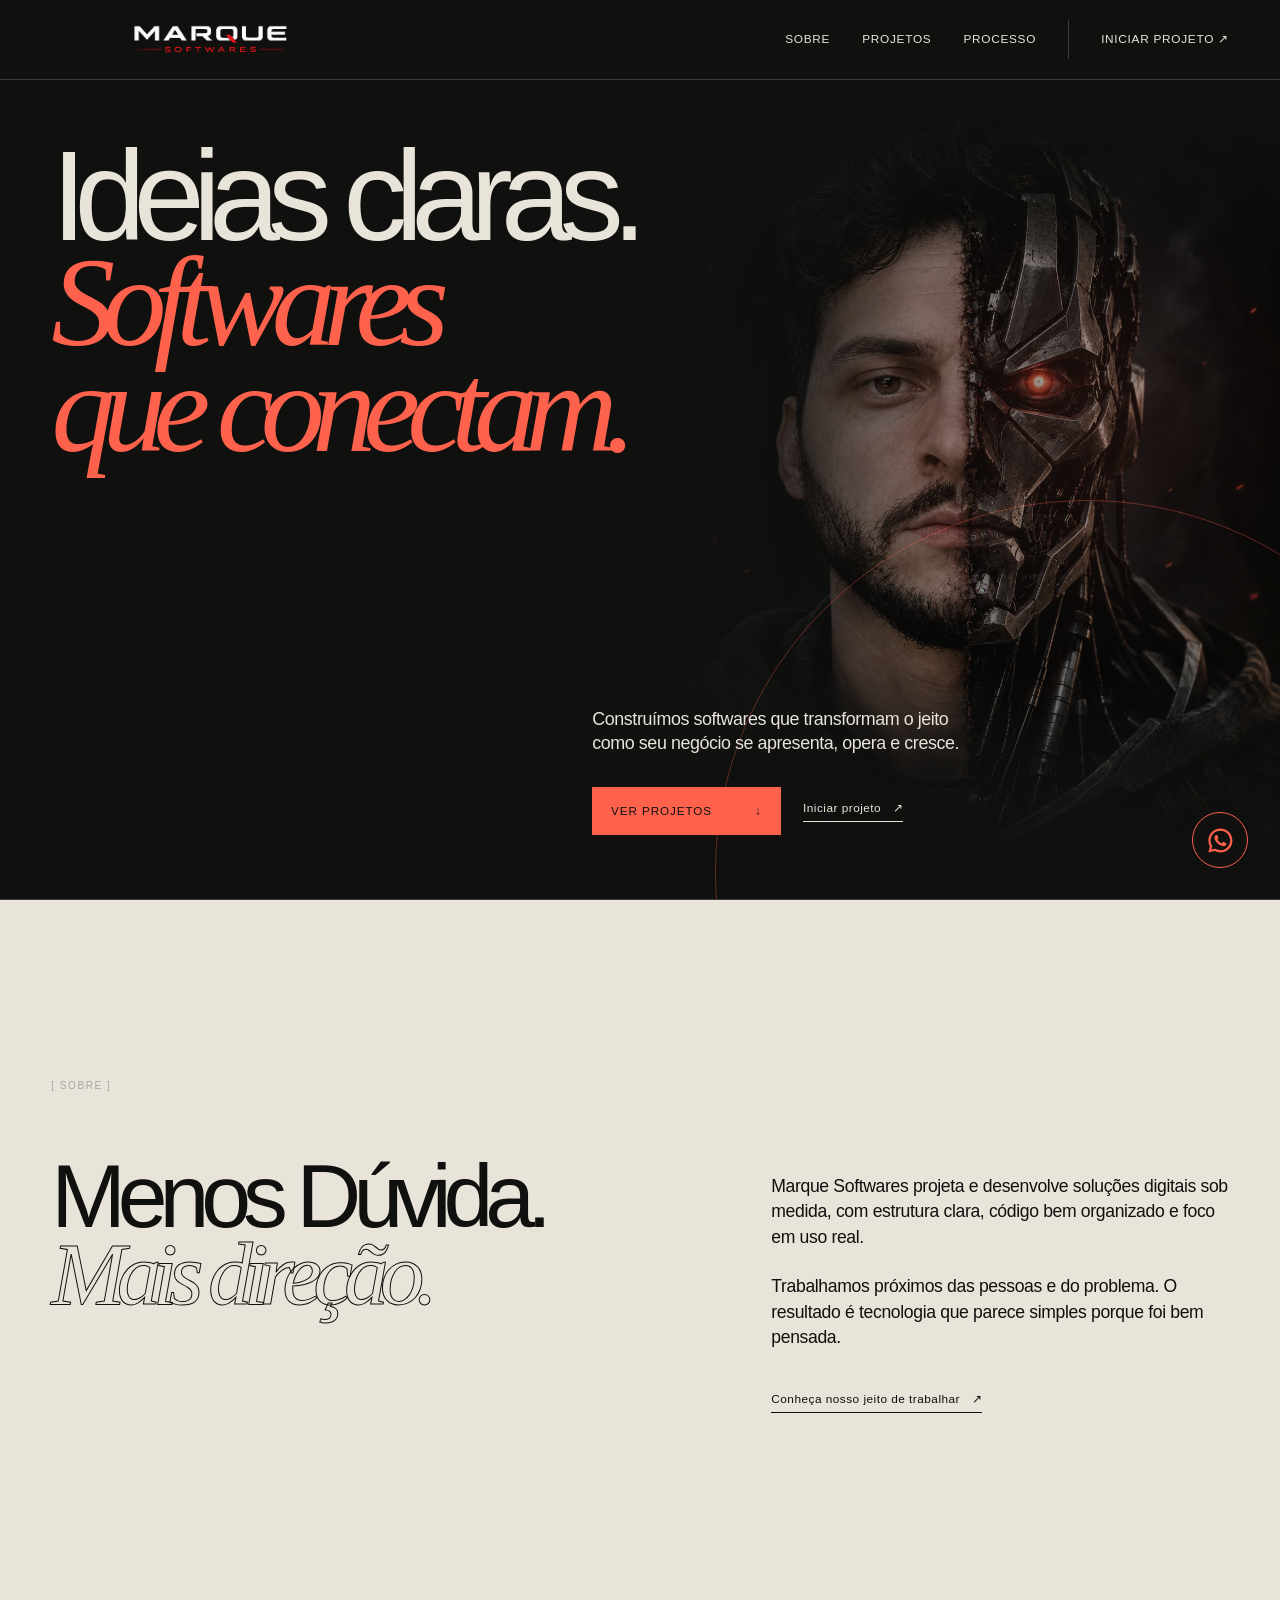
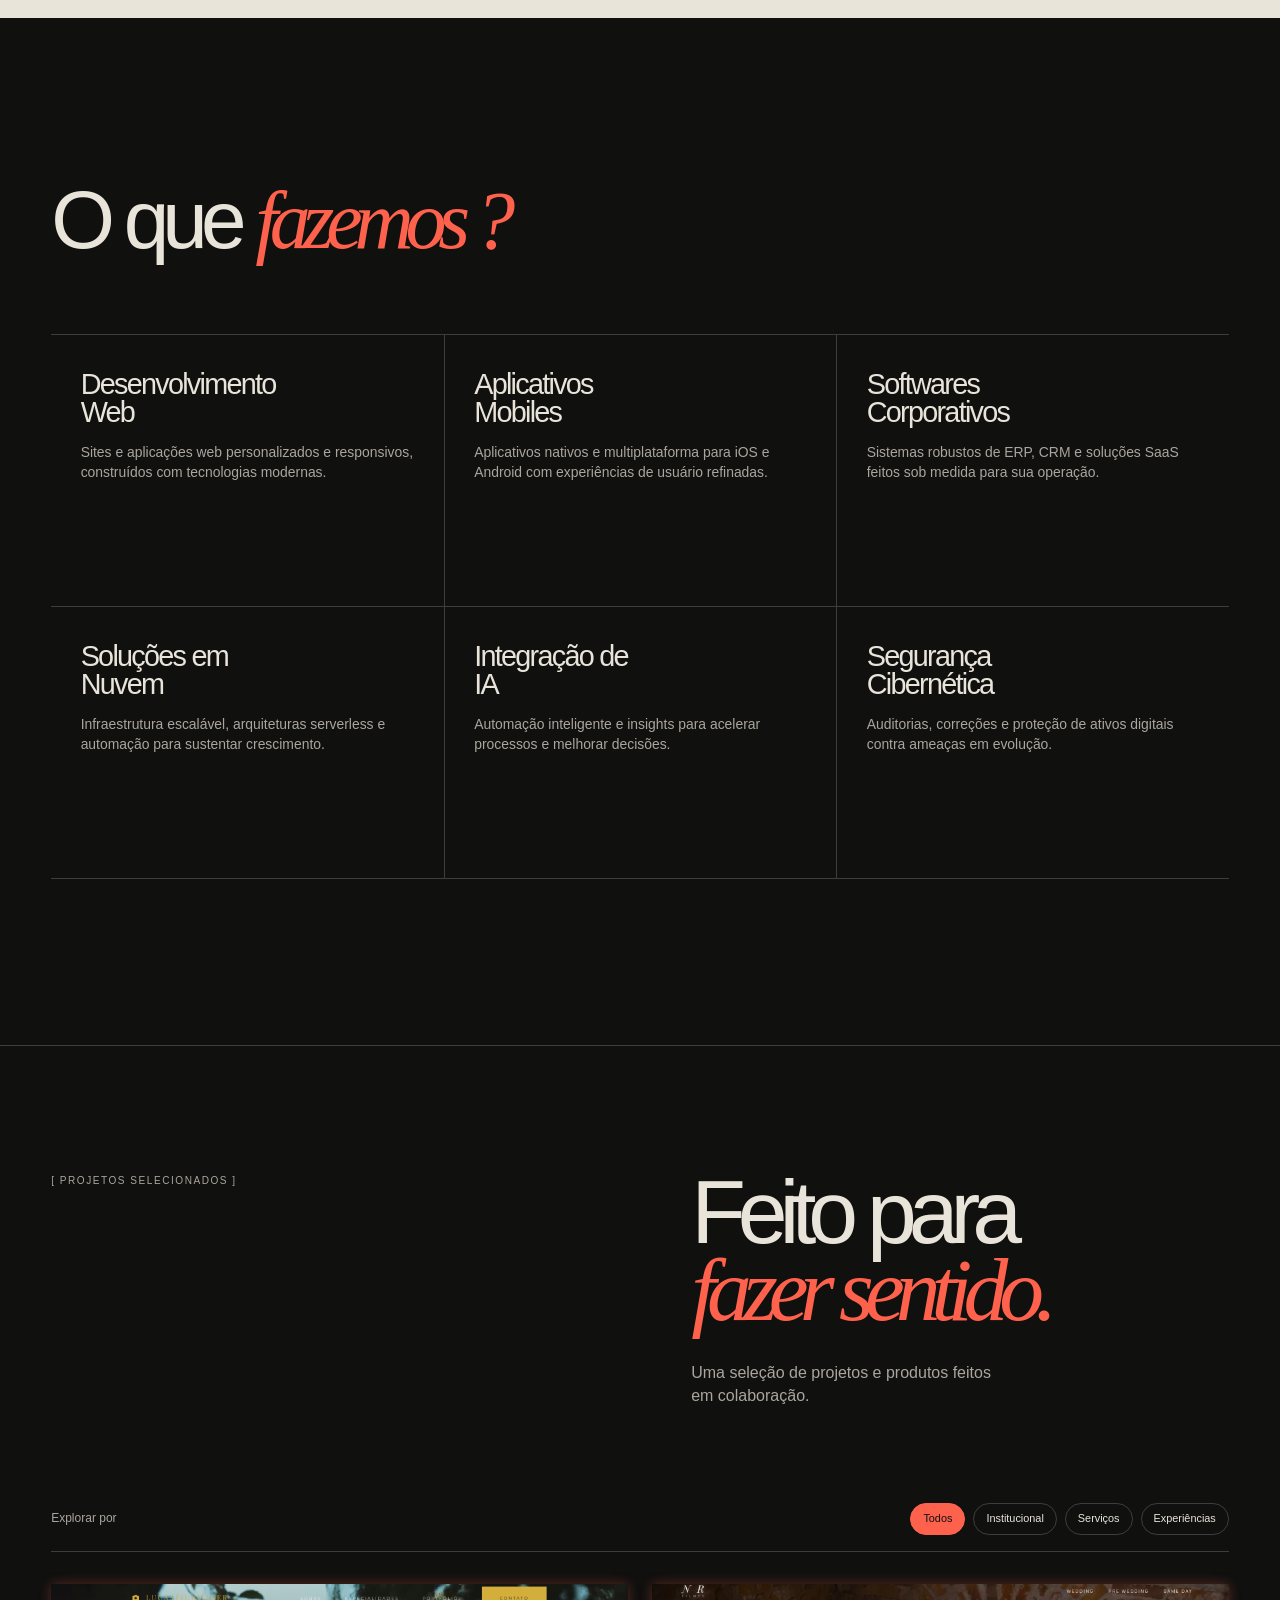
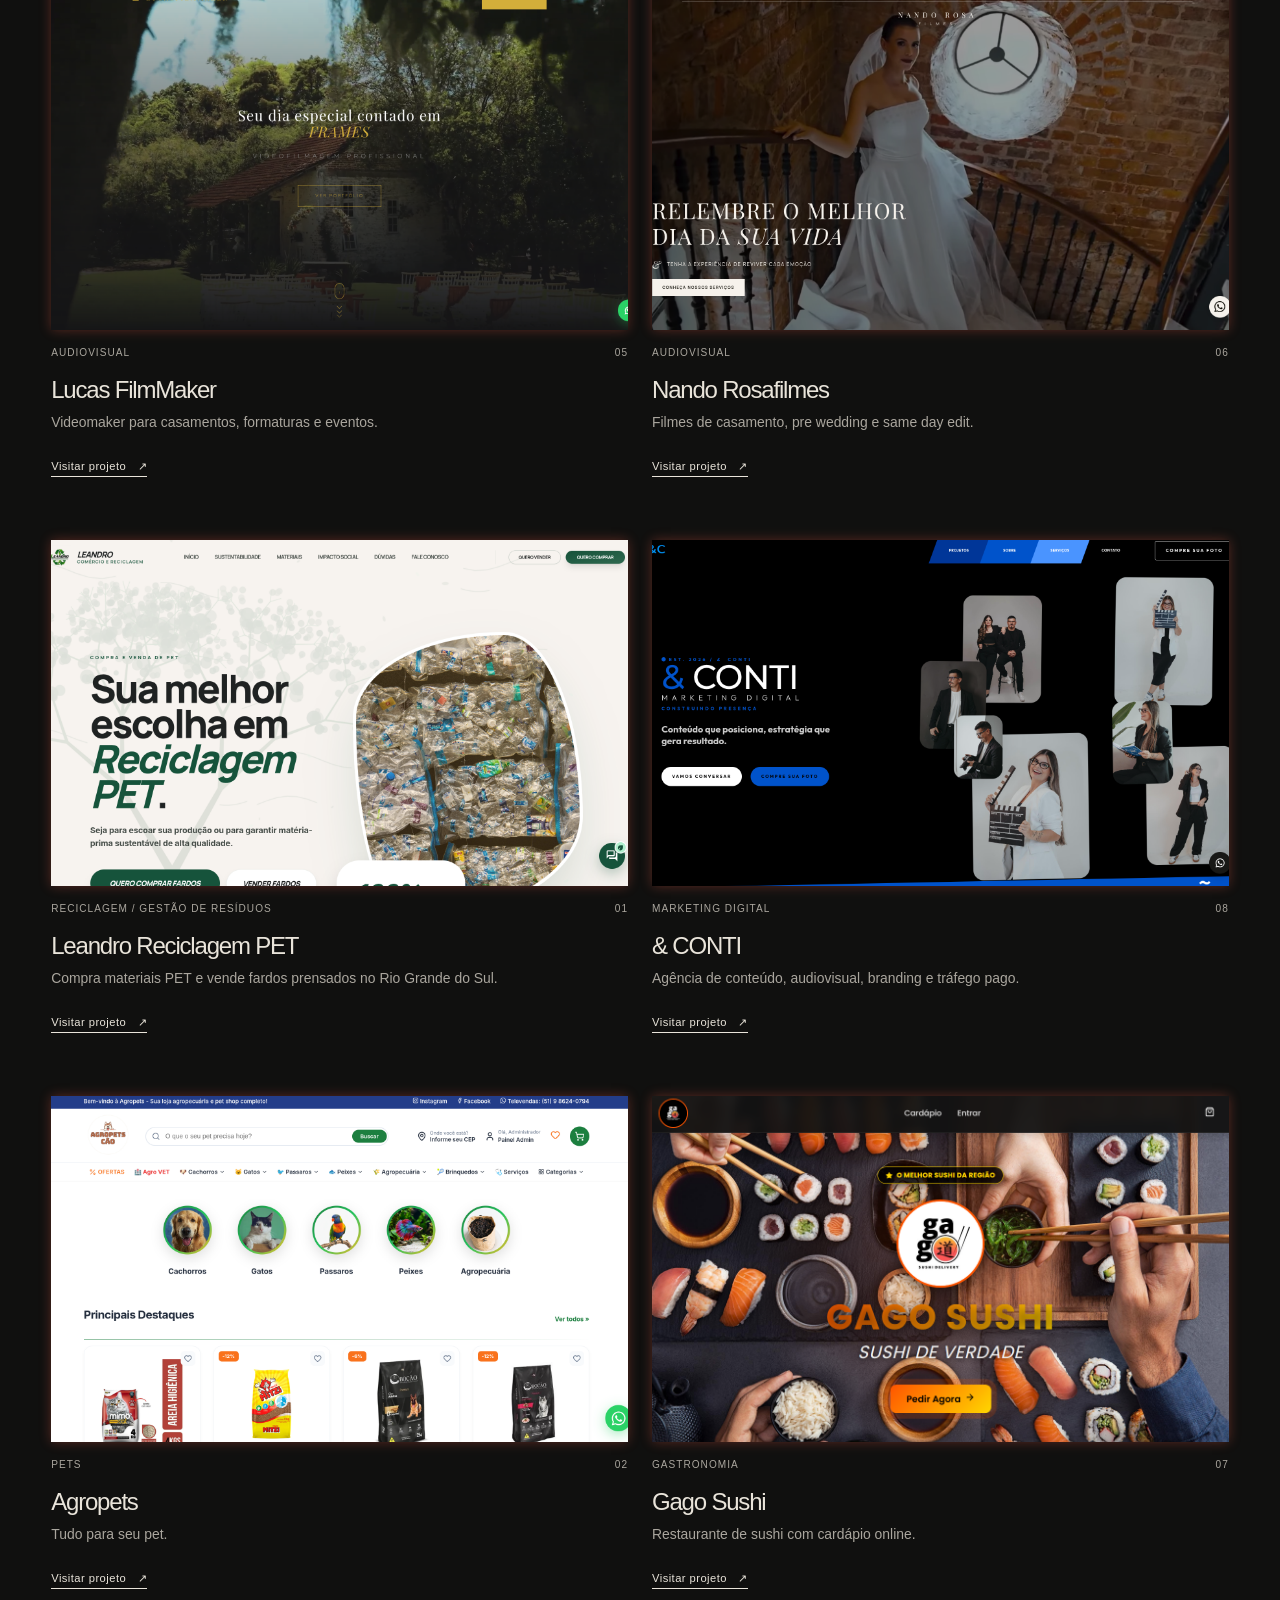
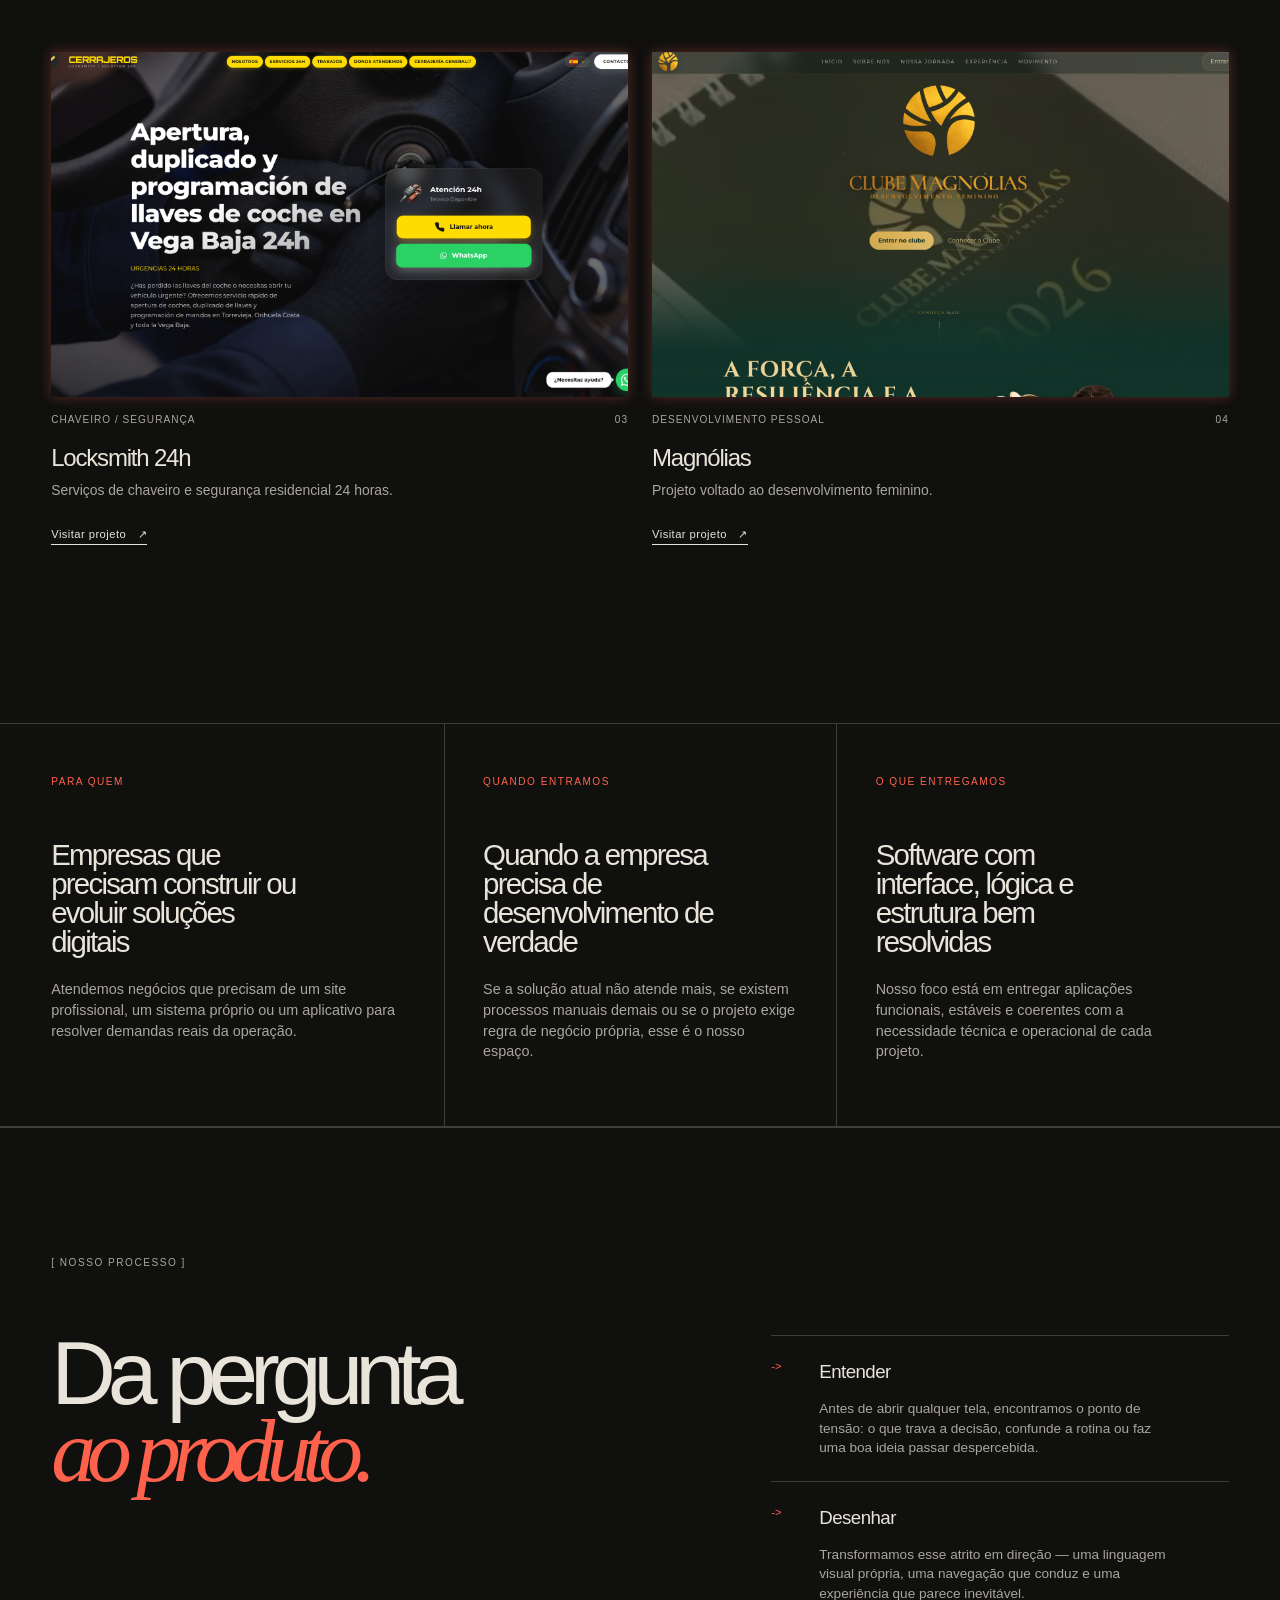
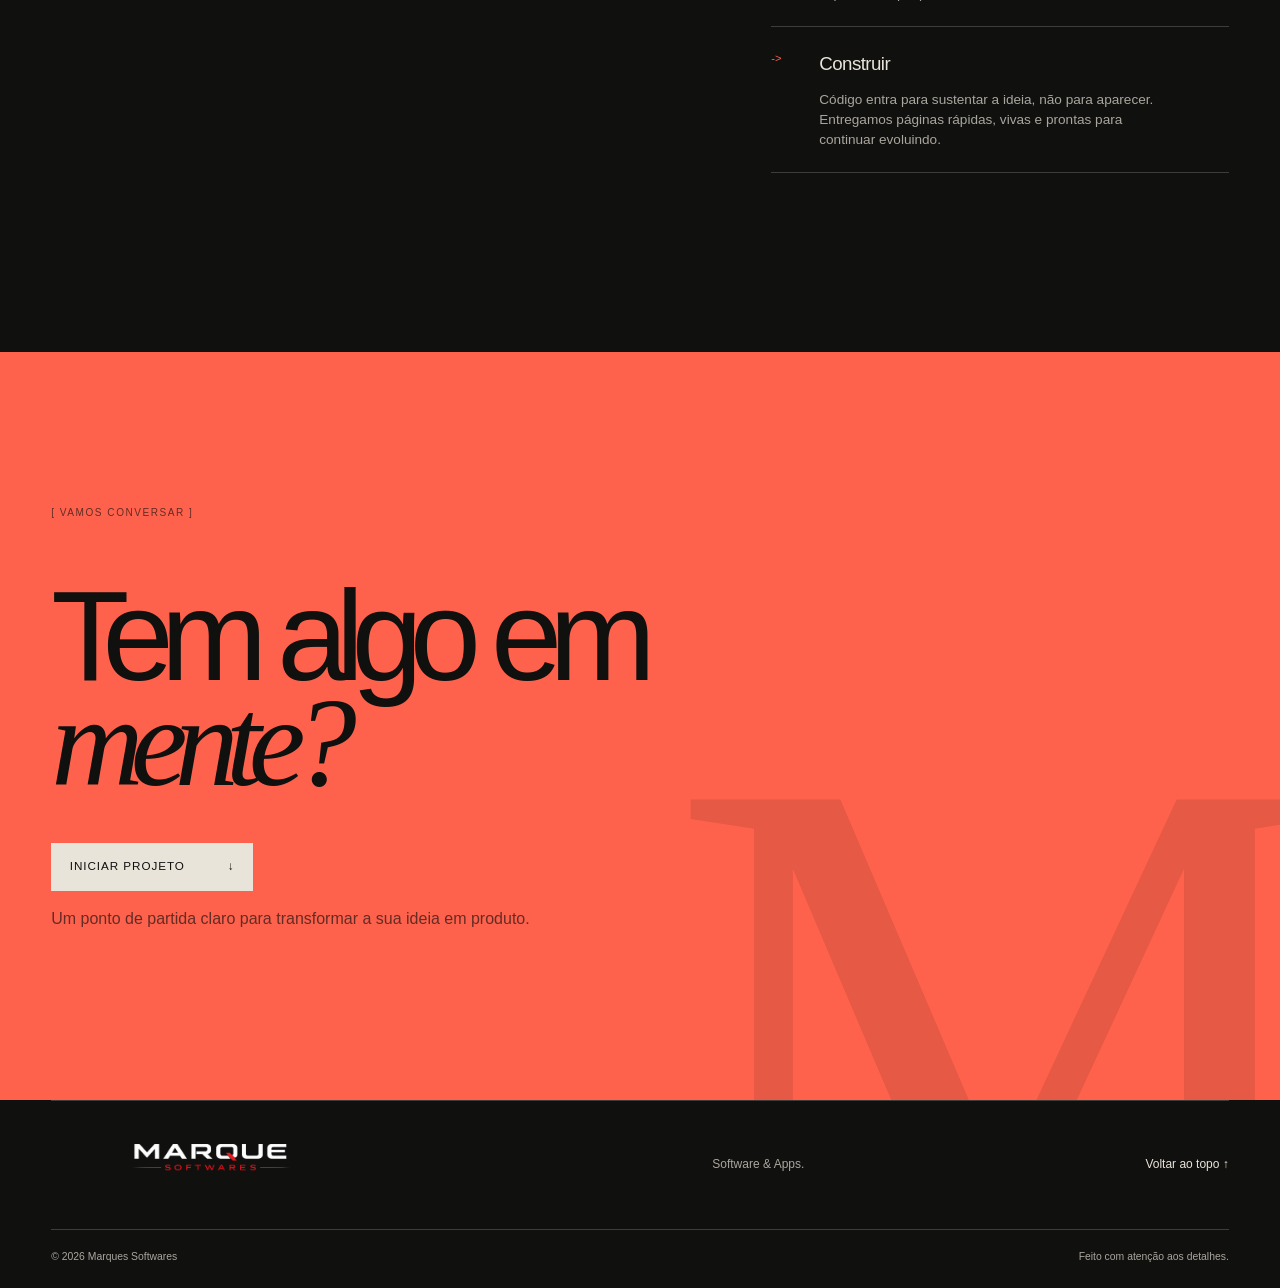
==== commit 8568dd29: "Add files via upload" ====
--- a/portifolio-main/index.html
+++ b/portifolio-main/index.html
@@ -15,7 +15,7 @@
     <header class="site-header" id="topo">
       <div class="header-inner">
         <a class="brand" href="#topo" aria-label="Marques Softwares, início"
-          ><img class="brand-logo" src="assets/marques-logo.webp" alt="Marques Softwares" /></a
+          ><img class="brand-logo" src="assets/logo.png" alt="Marques Softwares" /></a
         >
         <button
           class="menu-toggle"
@@ -416,7 +416,7 @@
     <footer class="site-footer">
       <div class="footer-top">
         <a class="brand" href="#topo"
-          ><img class="brand-logo" src="assets/marques-logo.webp" alt="Marques Softwares" /></a
+          ><img class="brand-logo" src="assets/logo.png" alt="Marques Softwares" /></a
         ><span>Software & Apps.</span
         ><a class="back-top" href="#topo">Voltar ao topo ↑</a>
       </div>
--- a/portifolio-main/style.css
+++ b/portifolio-main/style.css
@@ -59,3 +59,8 @@
   .project-visual img,.project-visual.visual-3 img{object-fit:cover;transform:none}
   .project-card:hover .project-visual img,.project-card:hover .project-visual.visual-3 img{transform:none}
 }
+
+/* A imagem da marca possui margem interna; o recorte amplia o logotipo visível. */
+.brand-logo{width:clamp(17rem,28vw,20rem);height:5rem;object-fit:cover;object-position:center}
+.site-header .brand-logo{object-position:center 45%;transform:none}
+@media(max-width:700px){.site-header .brand{margin-left:-3rem}.site-header .brand-logo{width:17rem;height:5rem;object-position:center 45%;transform:none}}
